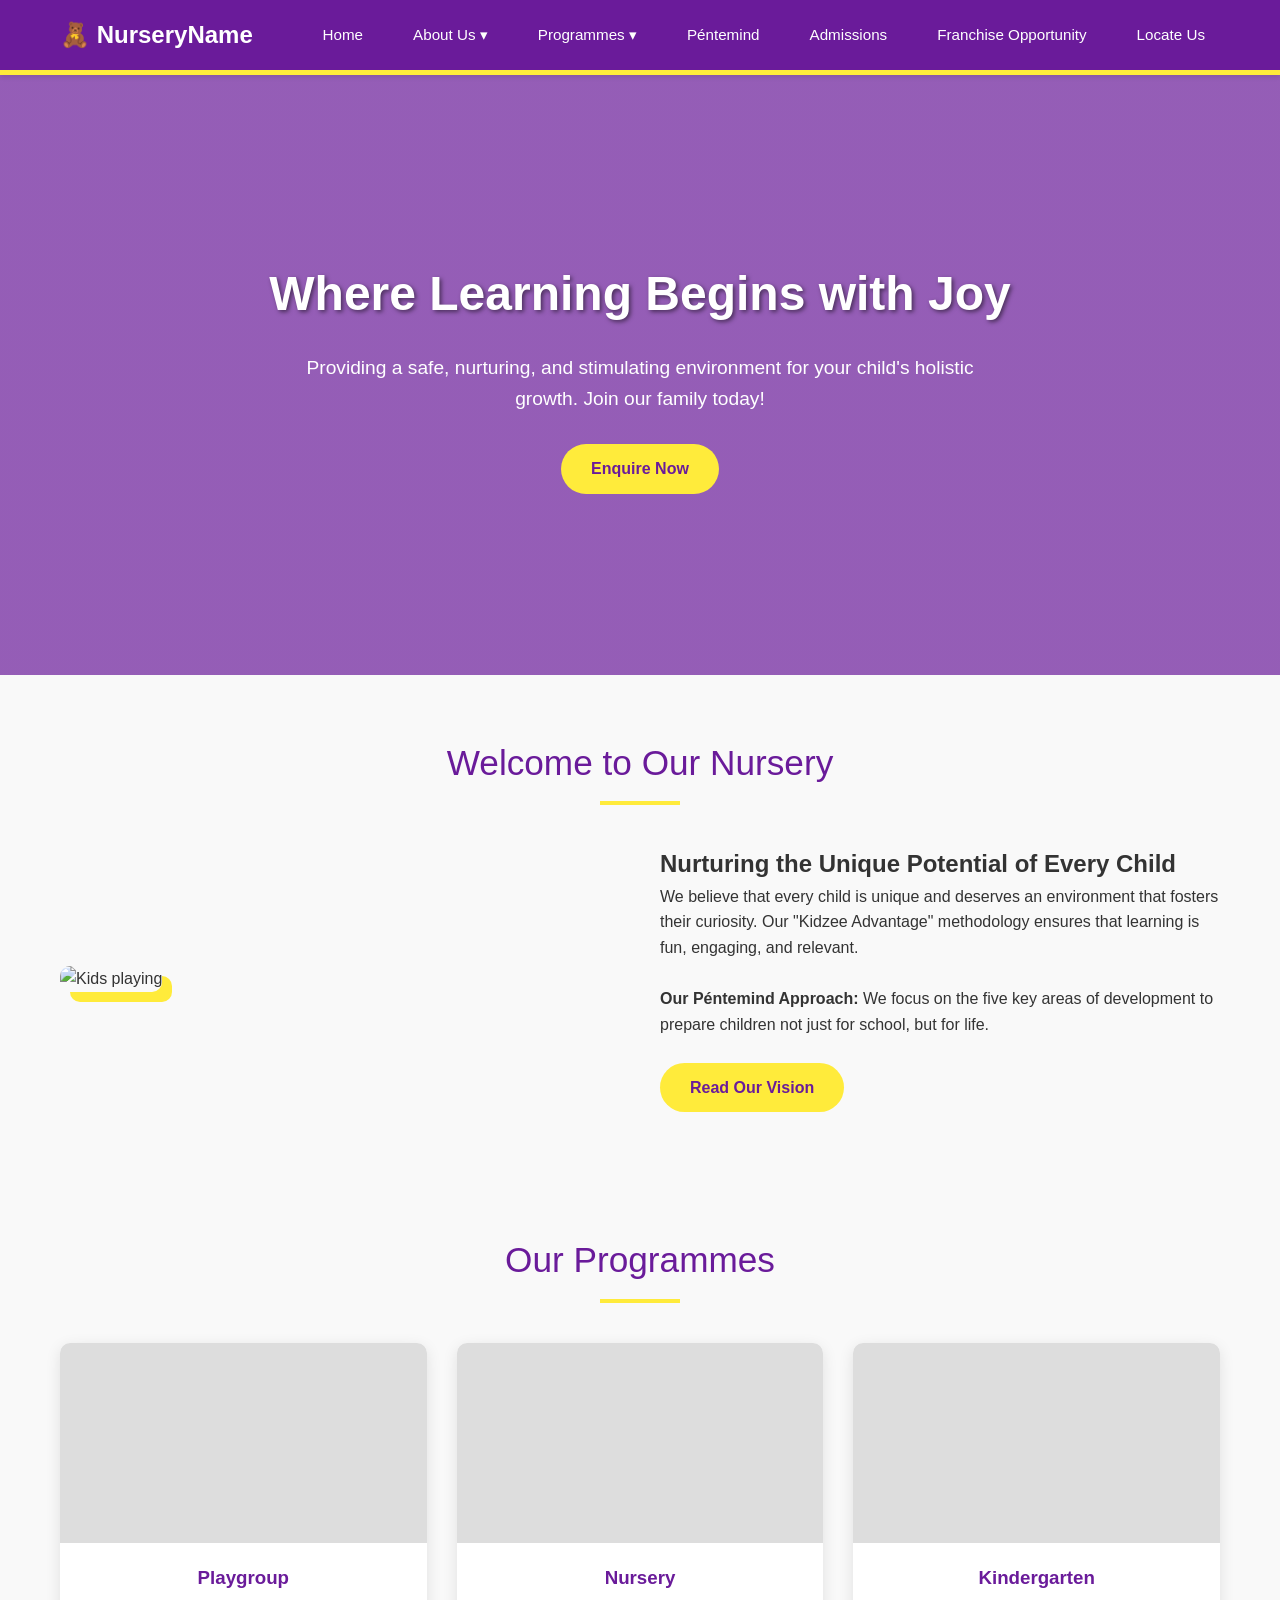
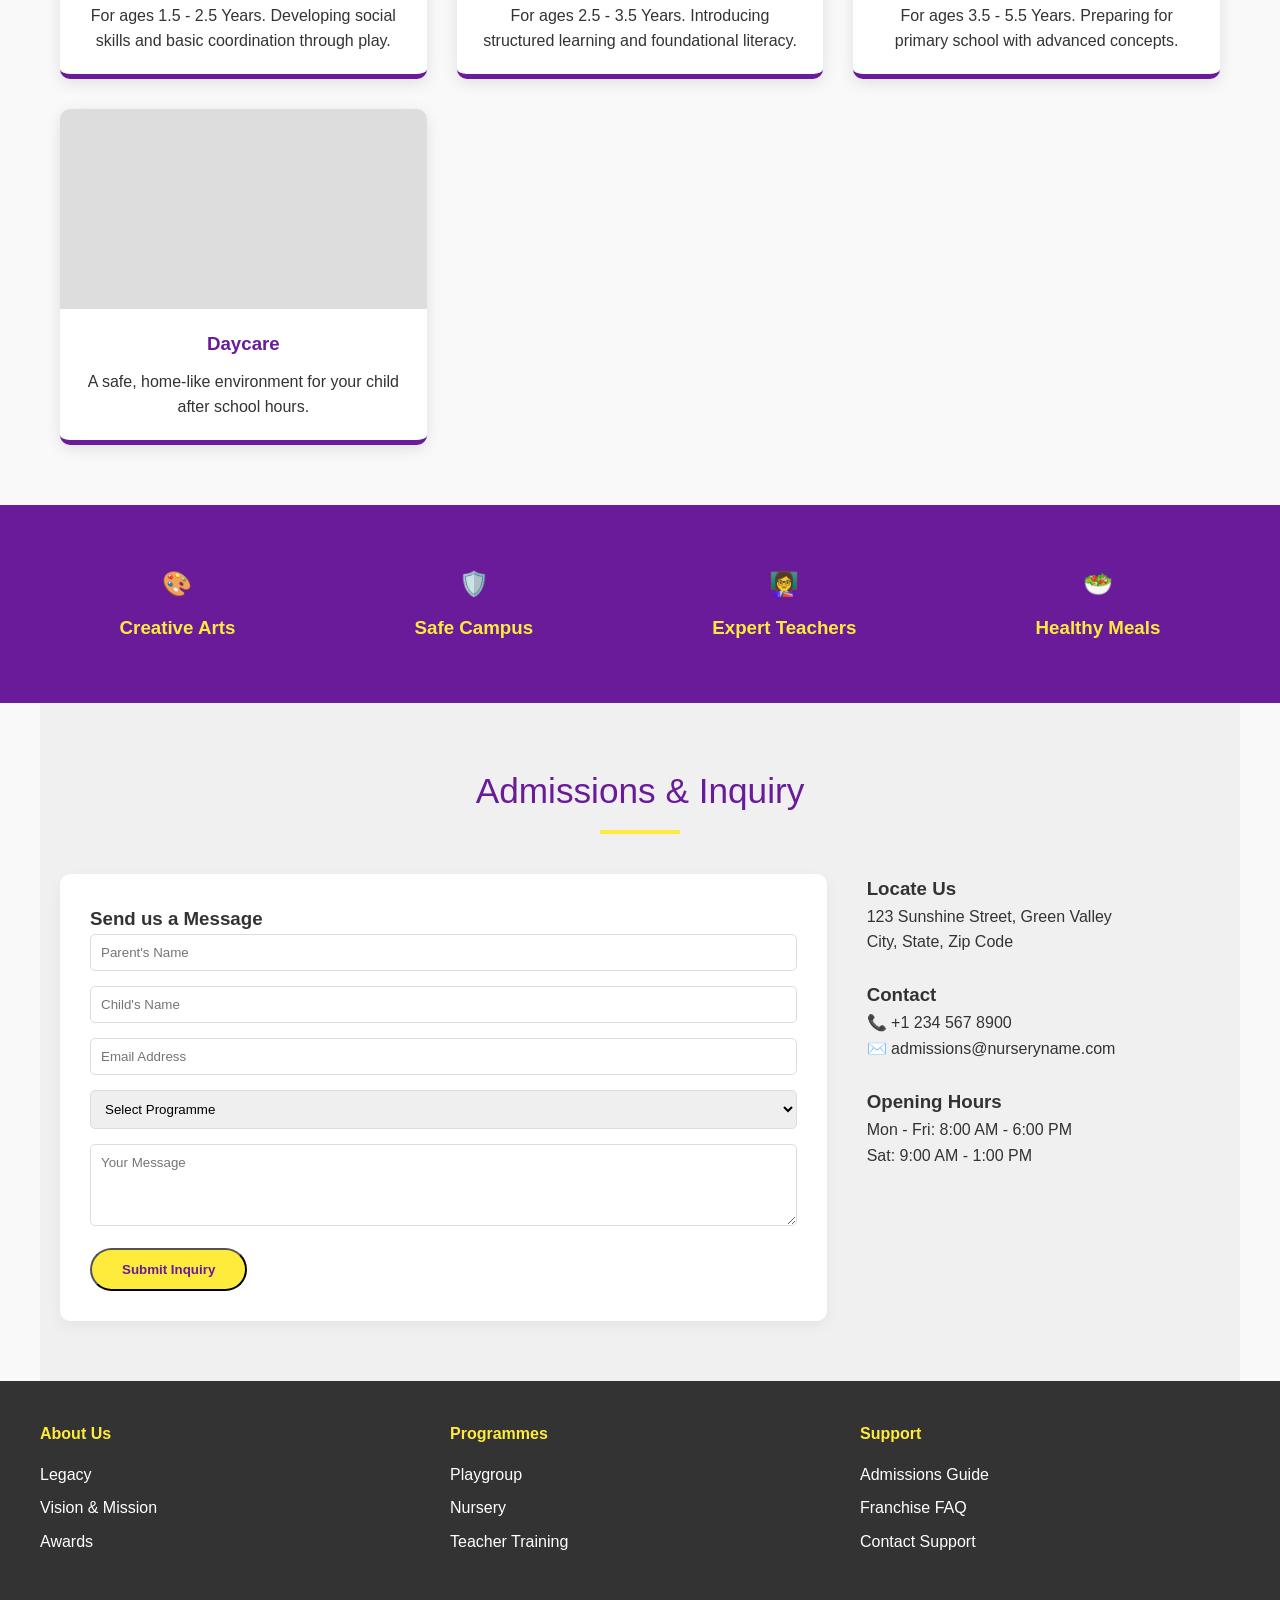
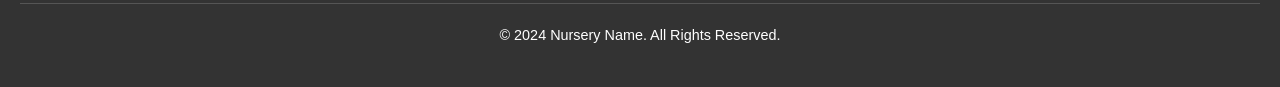
==== Nursery.html @ 41b0708f "Add files via upload" ====
<!DOCTYPE html>
<html lang="en">
<head>
    <meta charset="UTF-8">
    <meta name="viewport" content="width=device-width, initial-scale=1.0">
    <title>Little Learners Academy | Nurturing Future Leaders</title>
    <style>
        /* --- RESET & BASIC STYLES --- */
        * {
            margin: 0;
            padding: 0;
            box-sizing: border-box;
            font-family: 'Segoe UI', Tahoma, Geneva, Verdana, sans-serif;
        }

        :root {
            --primary-purple: #6a1b9a; /* Matches your image */
            --primary-yellow: #ffeb3b; /* Matches your image */
            --text-dark: #333;
            --text-light: #fff;
            --bg-light: #f9f9f9;
        }

        body {
            line-height: 1.6;
            color: var(--text-dark);
            background-color: var(--bg-light);
        }

        a {
            text-decoration: none;
            color: inherit;
        }

        ul {
            list-style: none;
        }

        /* --- HEADER & NAVIGATION --- */
        header {
            background-color: var(--primary-purple);
            box-shadow: 0 2px 5px rgba(0,0,0,0.1);
            position: sticky;
            top: 0;
            z-index: 1000;
            border-bottom: 5px solid var(--primary-yellow);
        }

        .navbar {
            display: flex;
            justify-content: space-between;
            align-items: center;
            max-width: 1200px;
            margin: 0 auto;
            padding: 0 20px;
            height: 70px;
        }

        .logo {
            color: var(--text-light);
            font-size: 1.5rem;
            font-weight: bold;
            display: flex;
            align-items: center;
        }

        .nav-links {
            display: flex;
            gap: 20px;
        }

        .nav-links li {
            position: relative;
        }

        .nav-links a {
            color: var(--text-light);
            font-weight: 500;
            padding: 10px 15px;
            transition: color 0.3s;
            font-size: 0.95rem;
        }

        .nav-links a:hover {
            color: var(--primary-yellow);
        }

        /* DROPDOWN MENU */
        .dropdown-menu {
            display: none;
            position: absolute;
            top: 100%;
            left: 0;
            background-color: #7e2fb0; /* Slightly lighter purple */
            min-width: 220px;
            box-shadow: 0 4px 8px rgba(0,0,0,0.2);
            border-top: 3px solid var(--primary-yellow);
        }

        .nav-links li:hover .dropdown-menu {
            display: block;
        }

        .dropdown-menu li {
            width: 100%;
        }

        .dropdown-menu a {
            display: block;
            padding: 12px 20px;
            border-bottom: 1px solid rgba(255,255,255,0.1);
        }

        .dropdown-menu a:hover {
            background-color: var(--primary-purple);
        }

        /* HAMBURGER MENU (Mobile) */
        .hamburger {
            display: none;
            cursor: pointer;
            flex-direction: column;
            gap: 5px;
        }

        .bar {
            width: 25px;
            height: 3px;
            background-color: var(--text-light);
        }

        /* --- HERO SECTION --- */
        .hero {
            background: linear-gradient(rgba(106, 27, 154, 0.7), rgba(106, 27, 154, 0.7)), url('https://images.unsplash.com/photo-1503454537195-1dcabb73ffb9?ixlib=rb-1.2.1&auto=format&fit=crop&w=1350&q=80');
            background-size: cover;
            background-position: center;
            height: 600px;
            display: flex;
            align-items: center;
            justify-content: center;
            text-align: center;
            color: var(--text-light);
            padding: 20px;
        }

        .hero h1 {
            font-size: 3rem;
            margin-bottom: 20px;
            text-shadow: 2px 2px 4px rgba(0,0,0,0.5);
        }

        .hero p {
            font-size: 1.2rem;
            margin-bottom: 30px;
            max-width: 700px;
            margin-left: auto;
            margin-right: auto;
        }

        .btn {
            display: inline-block;
            padding: 12px 30px;
            background-color: var(--primary-yellow);
            color: var(--primary-purple);
            font-weight: bold;
            border-radius: 50px;
            transition: transform 0.2s, background-color 0.2s;
        }

        .btn:hover {
            background-color: #fff;
            transform: scale(1.05);
        }

        /* --- SECTIONS GENERAL --- */
        .section {
            padding: 60px 20px;
            max-width: 1200px;
            margin: 0 auto;
        }

        .section-title {
            text-align: center;
            font-size: 2.2rem;
            color: var(--primary-purple);
            margin-bottom: 40px;
            position: relative;
        }

        .section-title::after {
            content: '';
            display: block;
            width: 80px;
            height: 4px;
            background-color: var(--primary-yellow);
            margin: 10px auto;
        }

        /* --- PROGRAMMES --- */
        .programs-grid {
            display: grid;
            grid-template-columns: repeat(auto-fit, minmax(280px, 1fr));
            gap: 30px;
        }

        .program-card {
            background: white;
            border-radius: 10px;
            overflow: hidden;
            box-shadow: 0 4px 15px rgba(0,0,0,0.1);
            transition: transform 0.3s;
            border-bottom: 5px solid var(--primary-purple);
        }

        .program-card:hover {
            transform: translateY(-5px);
        }

        .program-img {
            height: 200px;
            background-color: #ddd;
            background-size: cover;
            background-position: center;
        }

        .program-content {
            padding: 20px;
            text-align: center;
        }

        .program-content h3 {
            color: var(--primary-purple);
            margin-bottom: 10px;
        }

        /* --- ABOUT & PENTEMIND --- */
        .about-container {
            display: flex;
            flex-wrap: wrap;
            align-items: center;
            gap: 40px;
        }

        .about-text {
            flex: 1;
            min-width: 300px;
        }

        .about-image {
            flex: 1;
            min-width: 300px;
        }
        
        .about-image img {
            width: 100%;
            border-radius: 10px;
            box-shadow: 10px 10px 0px var(--primary-yellow);
        }

        /* --- STATS / ICONS --- */
        .features {
            background-color: var(--primary-purple);
            color: white;
            padding: 60px 20px;
        }
        
        .features-grid {
            display: flex;
            justify-content: space-around;
            flex-wrap: wrap;
            max-width: 1200px;
            margin: 0 auto;
            text-align: center;
            gap: 20px;
        }

        .feature-item h3 {
            margin-top: 10px;
            color: var(--primary-yellow);
        }

        /* --- CONTACT & FOOTER --- */
        .contact-section {
            background-color: #f0f0f0;
        }

        .contact-wrapper {
            display: flex;
            flex-wrap: wrap;
            gap: 40px;
        }

        .contact-form {
            flex: 2;
            background: white;
            padding: 30px;
            border-radius: 10px;
            box-shadow: 0 5px 15px rgba(0,0,0,0.05);
        }

        .contact-info {
            flex: 1;
        }

        .form-group {
            margin-bottom: 15px;
        }

        .form-group input, .form-group textarea, .form-group select {
            width: 100%;
            padding: 10px;
            border: 1px solid #ddd;
            border-radius: 5px;
        }

        footer {
            background-color: #333;
            color: white;
            padding: 40px 20px;
            text-align: center;
        }

        .footer-content {
            display: grid;
            grid-template-columns: repeat(auto-fit, minmax(200px, 1fr));
            max-width: 1200px;
            margin: 0 auto;
            gap: 30px;
            text-align: left;
        }

        .footer-col h4 {
            color: var(--primary-yellow);
            margin-bottom: 15px;
        }

        .footer-col ul li {
            margin-bottom: 8px;
        }

        .copyright {
            margin-top: 40px;
            padding-top: 20px;
            border-top: 1px solid #555;
            font-size: 0.9rem;
        }

        /* --- MOBILE MEDIA QUERIES --- */
        @media (max-width: 768px) {
            .nav-links {
                display: none;
                flex-direction: column;
                position: absolute;
                top: 70px;
                left: 0;
                width: 100%;
                background-color: var(--primary-purple);
                text-align: center;
                padding: 20px 0;
            }

            .nav-links.active {
                display: flex;
            }

            .dropdown-menu {
                position: static;
                background-color: #5a1484;
                box-shadow: none;
                border: none;
            }

            .hamburger {
                display: flex;
            }

            .hero h1 {
                font-size: 2rem;
            }
        }
    </style>
</head>
<body>

    <header>
        <nav class="navbar">
            <div class="logo">
                <span>🧸 NurseryName</span>
            </div>
            
            <ul class="nav-links">
                <li><a href="#">Home</a></li>
                
                <li>
                    <a href="#">About Us ▾</a>
                    <ul class="dropdown-menu">
                        <li><a href="#">Legacy</a></li>
                        <li><a href="#">Kidzee Advantage</a></li>
                        <li><a href="#">Vision & Mission</a></li>
                        <li><a href="#">Awards and Recognition</a></li>
                    </ul>
                </li>

                <li>
                    <a href="#programs">Programmes ▾</a>
                    <ul class="dropdown-menu">
                        <li><a href="#">Playgroup</a></li>
                        <li><a href="#">Nursery</a></li>
                        <li><a href="#">Kindergarten</a></li>
                        <li><a href="#">Teacher Training Programme</a></li>
                        <li><a href="#">Daycare</a></li>
                    </ul>
                </li>

                <li><a href="#">Péntemind</a></li>
                <li><a href="#">Admissions</a></li>
                <li><a href="#">Franchise Opportunity</a></li>
                <li><a href="#">Locate Us</a></li>
            </ul>

            <div class="hamburger" onclick="toggleMenu()">
                <div class="bar"></div>
                <div class="bar"></div>
                <div class="bar"></div>
            </div>
        </nav>
    </header>

    <section class="hero">
        <div class="hero-content">
            <h1>Where Learning Begins with Joy</h1>
            <p>Providing a safe, nurturing, and stimulating environment for your child's holistic growth. Join our family today!</p>
            <a href="#admissions" class="btn">Enquire Now</a>
        </div>
    </section>

    <section class="section">
        <div class="section-title">Welcome to Our Nursery</div>
        <div class="about-container">
            <div class="about-image">
                <img src="https://images.unsplash.com/photo-1587654780291-39c940483731?ixlib=rb-1.2.1&auto=format&fit=crop&w=800&q=80" alt="Kids playing">
            </div>
            <div class="about-text">
                <h2>Nurturing the Unique Potential of Every Child</h2>
                <p>We believe that every child is unique and deserves an environment that fosters their curiosity. Our "Kidzee Advantage" methodology ensures that learning is fun, engaging, and relevant.</p>
                <br>
                <p><strong>Our Péntemind Approach:</strong> We focus on the five key areas of development to prepare children not just for school, but for life.</p>
                <br>
                <a href="#" class="btn">Read Our Vision</a>
            </div>
        </div>
    </section>

    <section id="programs" class="section" style="background-color: #f9f9f9;">
        <div class="section-title">Our Programmes</div>
        <div class="programs-grid">
            <div class="program-card">
                <div class="program-img" style="background-image: url('https://images.unsplash.com/photo-1555963966-b7ae5404b6ed?ixlib=rb-1.2.1&auto=format&fit=crop&w=500&q=60');"></div>
                <div class="program-content">
                    <h3>Playgroup</h3>
                    <p>For ages 1.5 - 2.5 Years. Developing social skills and basic coordination through play.</p>
                </div>
            </div>
            <div class="program-card">
                <div class="program-img" style="background-image: url('https://images.unsplash.com/photo-1503454537195-1dcabb73ffb9?ixlib=rb-1.2.1&auto=format&fit=crop&w=500&q=60');"></div>
                <div class="program-content">
                    <h3>Nursery</h3>
                    <p>For ages 2.5 - 3.5 Years. Introducing structured learning and foundational literacy.</p>
                </div>
            </div>
            <div class="program-card">
                <div class="program-img" style="background-image: url('https://images.unsplash.com/photo-1516627145497-ae6968895b74?ixlib=rb-1.2.1&auto=format&fit=crop&w=500&q=60');"></div>
                <div class="program-content">
                    <h3>Kindergarten</h3>
                    <p>For ages 3.5 - 5.5 Years. Preparing for primary school with advanced concepts.</p>
                </div>
            </div>
            <div class="program-card">
                <div class="program-img" style="background-image: url('https://images.unsplash.com/photo-1577896337318-2838d1b16c04?ixlib=rb-1.2.1&auto=format&fit=crop&w=500&q=60');"></div>
                <div class="program-content">
                    <h3>Daycare</h3>
                    <p>A safe, home-like environment for your child after school hours.</p>
                </div>
            </div>
        </div>
    </section>

    <section class="features">
        <div class="features-grid">
            <div class="feature-item">
                <h2>🎨</h2>
                <h3>Creative Arts</h3>
            </div>
            <div class="feature-item">
                <h2>🛡️</h2>
                <h3>Safe Campus</h3>
            </div>
            <div class="feature-item">
                <h2>👩‍🏫</h2>
                <h3>Expert Teachers</h3>
            </div>
            <div class="feature-item">
                <h2>🥗</h2>
                <h3>Healthy Meals</h3>
            </div>
        </div>
    </section>

    <section id="admissions" class="section contact-section">
        <div class="section-title">Admissions & Inquiry</div>
        <div class="contact-wrapper">
            <div class="contact-form">
                <h3>Send us a Message</h3>
                <form>
                    <div class="form-group">
                        <input type="text" placeholder="Parent's Name" required>
                    </div>
                    <div class="form-group">
                        <input type="text" placeholder="Child's Name" required>
                    </div>
                    <div class="form-group">
                        <input type="email" placeholder="Email Address" required>
                    </div>
                    <div class="form-group">
                        <select>
                            <option>Select Programme</option>
                            <option>Playgroup</option>
                            <option>Nursery</option>
                            <option>Kindergarten</option>
                            <option>Daycare</option>
                        </select>
                    </div>
                    <div class="form-group">
                        <textarea rows="4" placeholder="Your Message"></textarea>
                    </div>
                    <button type="submit" class="btn">Submit Inquiry</button>
                </form>
            </div>
            <div class="contact-info">
                <h3>Locate Us</h3>
                <p>123 Sunshine Street, Green Valley</p>
                <p>City, State, Zip Code</p>
                <br>
                <h3>Contact</h3>
                <p>📞 +1 234 567 8900</p>
                <p>✉️ admissions@nurseryname.com</p>
                <br>
                <h3>Opening Hours</h3>
                <p>Mon - Fri: 8:00 AM - 6:00 PM</p>
                <p>Sat: 9:00 AM - 1:00 PM</p>
            </div>
        </div>
    </section>

    <footer>
        <div class="footer-content">
            <div class="footer-col">
                <h4>About Us</h4>
                <ul>
                    <li><a href="#">Legacy</a></li>
                    <li><a href="#">Vision & Mission</a></li>
                    <li><a href="#">Awards</a></li>
                </ul>
            </div>
            <div class="footer-col">
                <h4>Programmes</h4>
                <ul>
                    <li><a href="#">Playgroup</a></li>
                    <li><a href="#">Nursery</a></li>
                    <li><a href="#">Teacher Training</a></li>
                </ul>
            </div>
            <div class="footer-col">
                <h4>Support</h4>
                <ul>
                    <li><a href="#">Admissions Guide</a></li>
                    <li><a href="#">Franchise FAQ</a></li>
                    <li><a href="#">Contact Support</a></li>
                </ul>
            </div>
        </div>
        <div class="copyright">
            &copy; 2024 Nursery Name. All Rights Reserved.
        </div>
    </footer>

    <script>
        function toggleMenu() {
            const navLinks = document.querySelector('.nav-links');
            navLinks.classList.toggle('active');
        }
    </script>
</body>
</html>
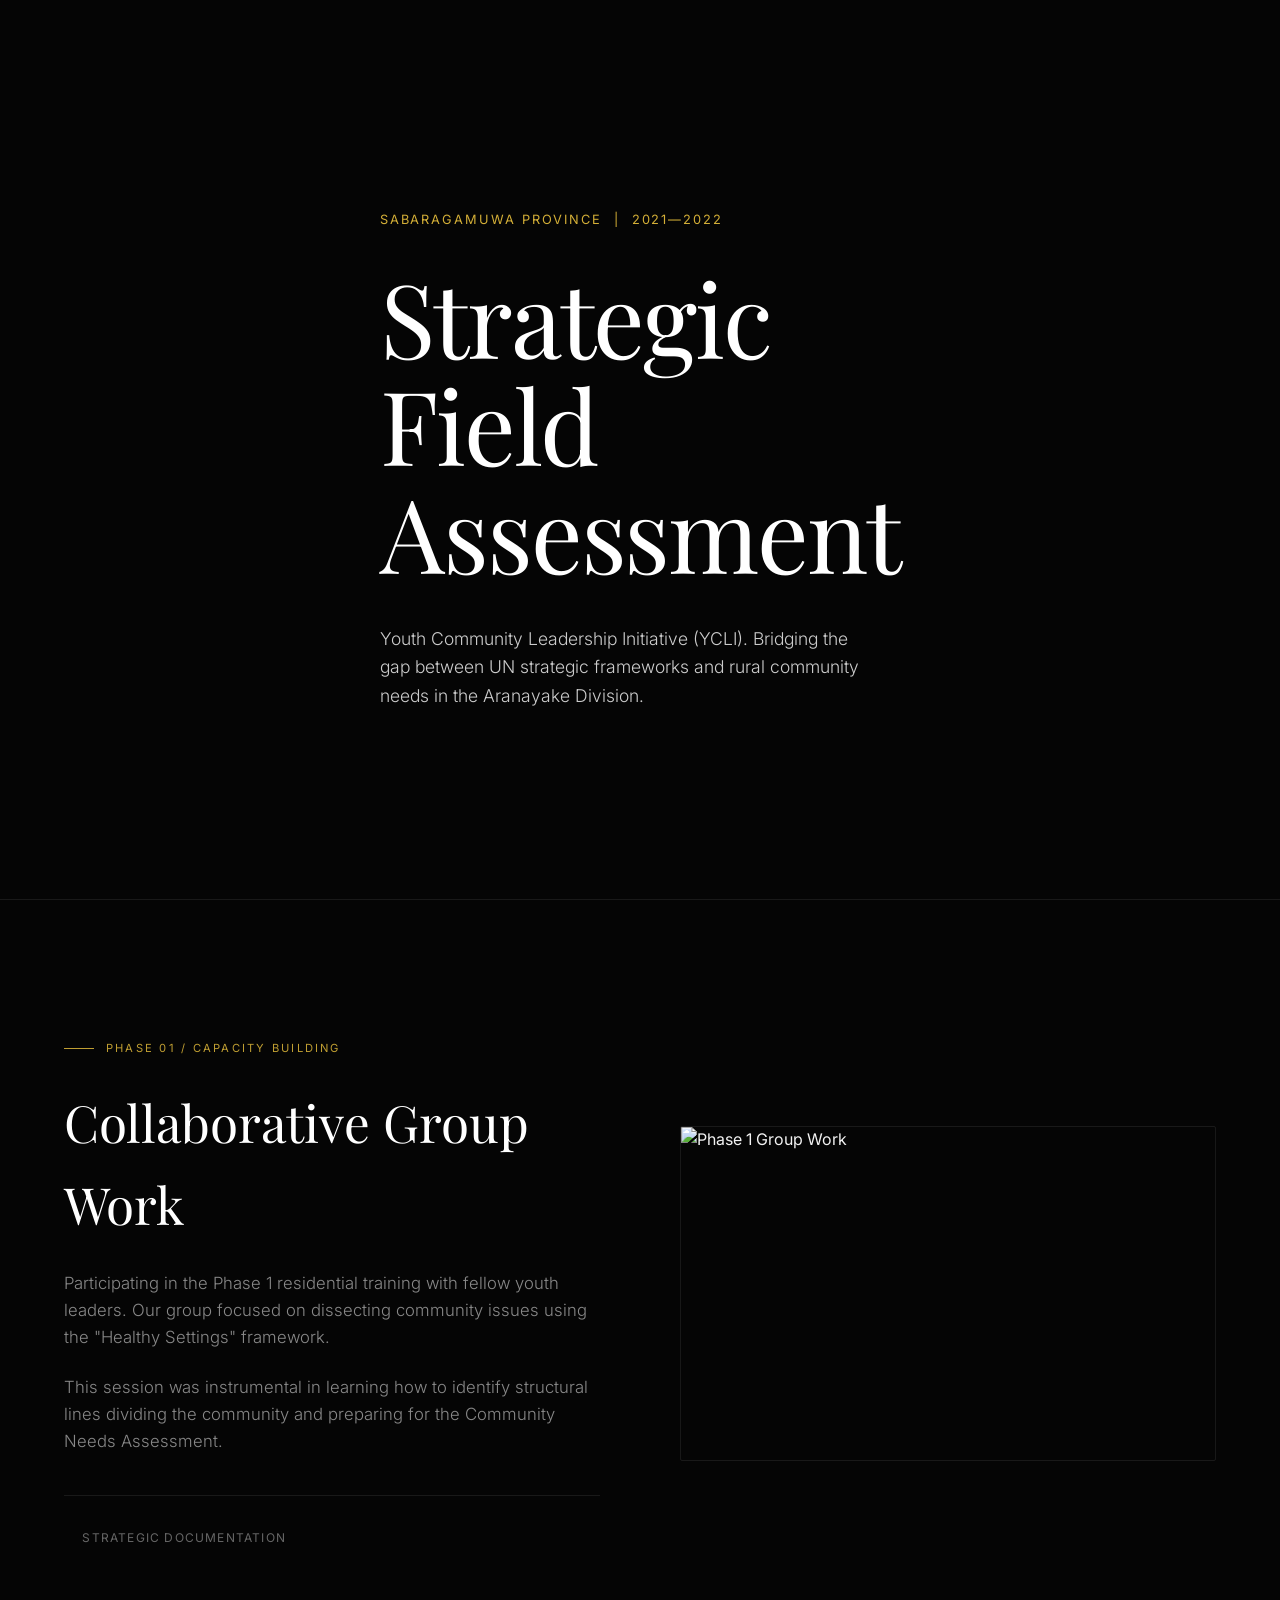
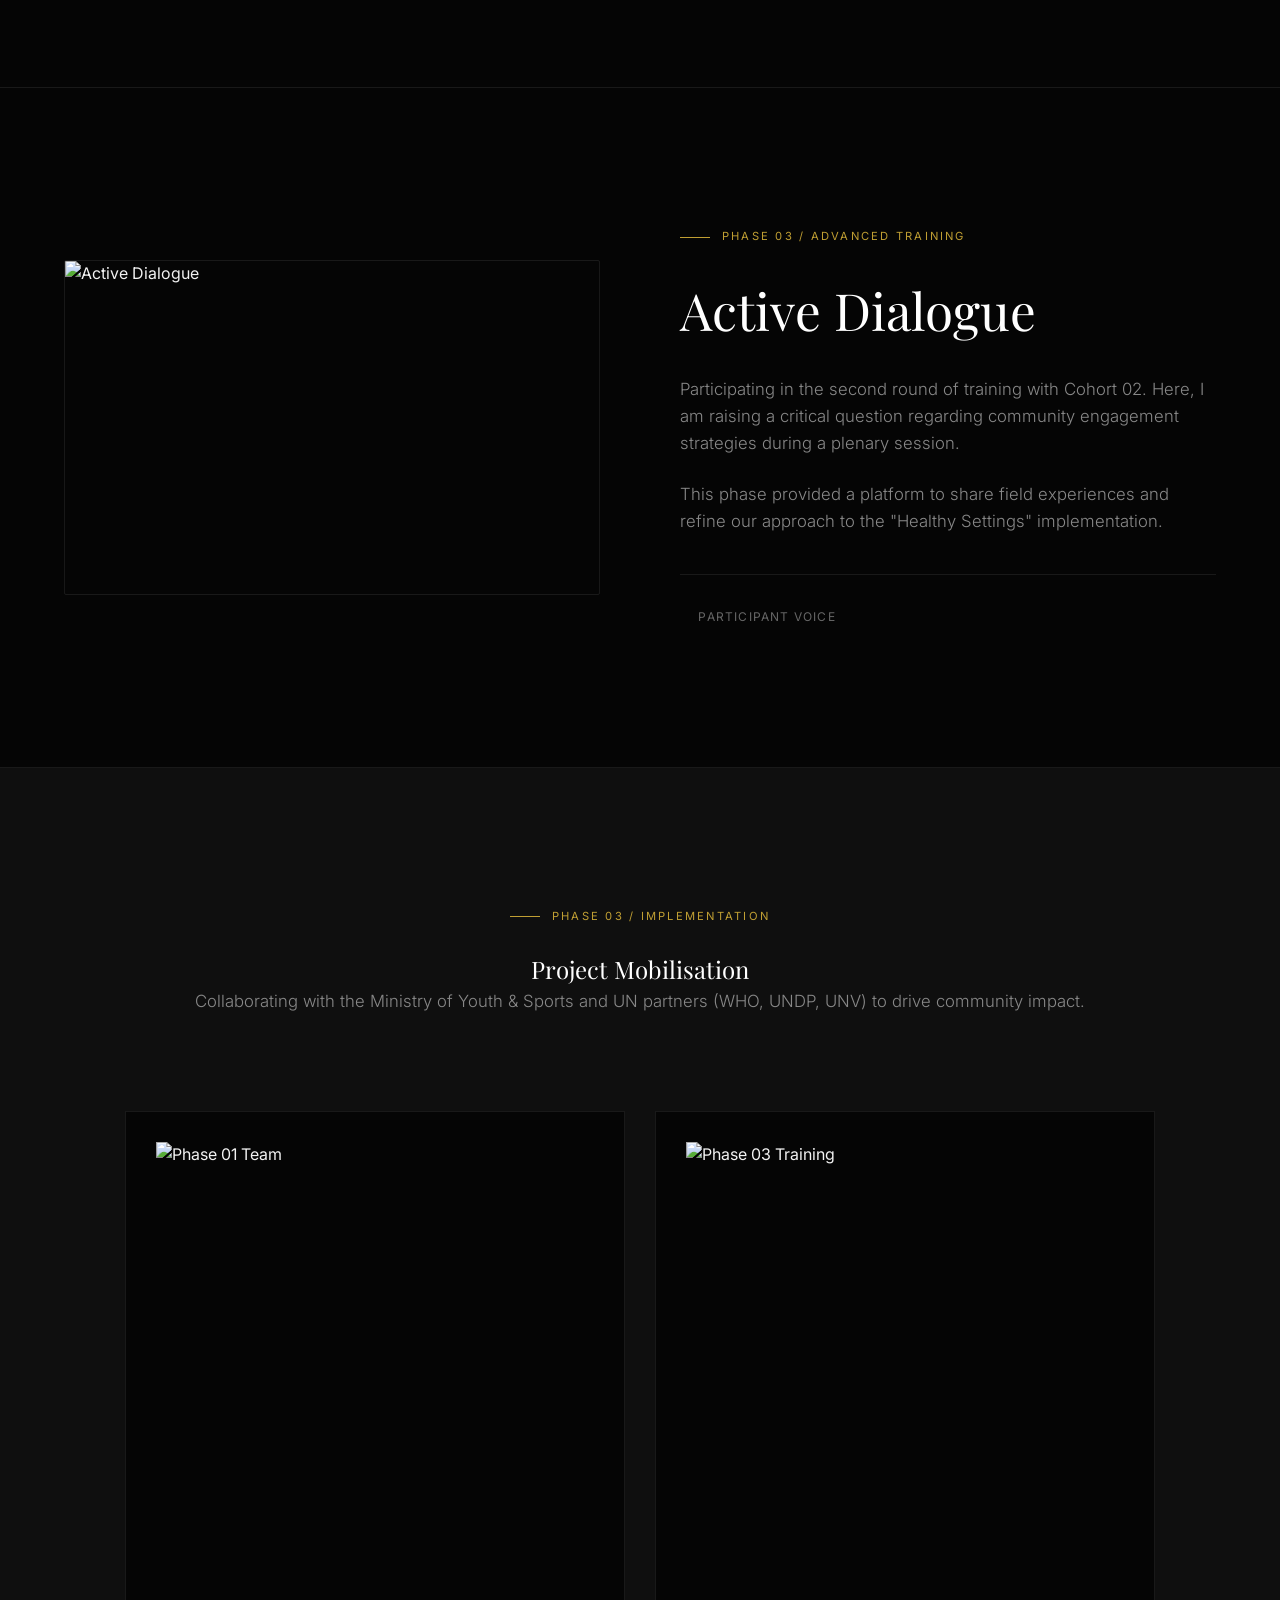
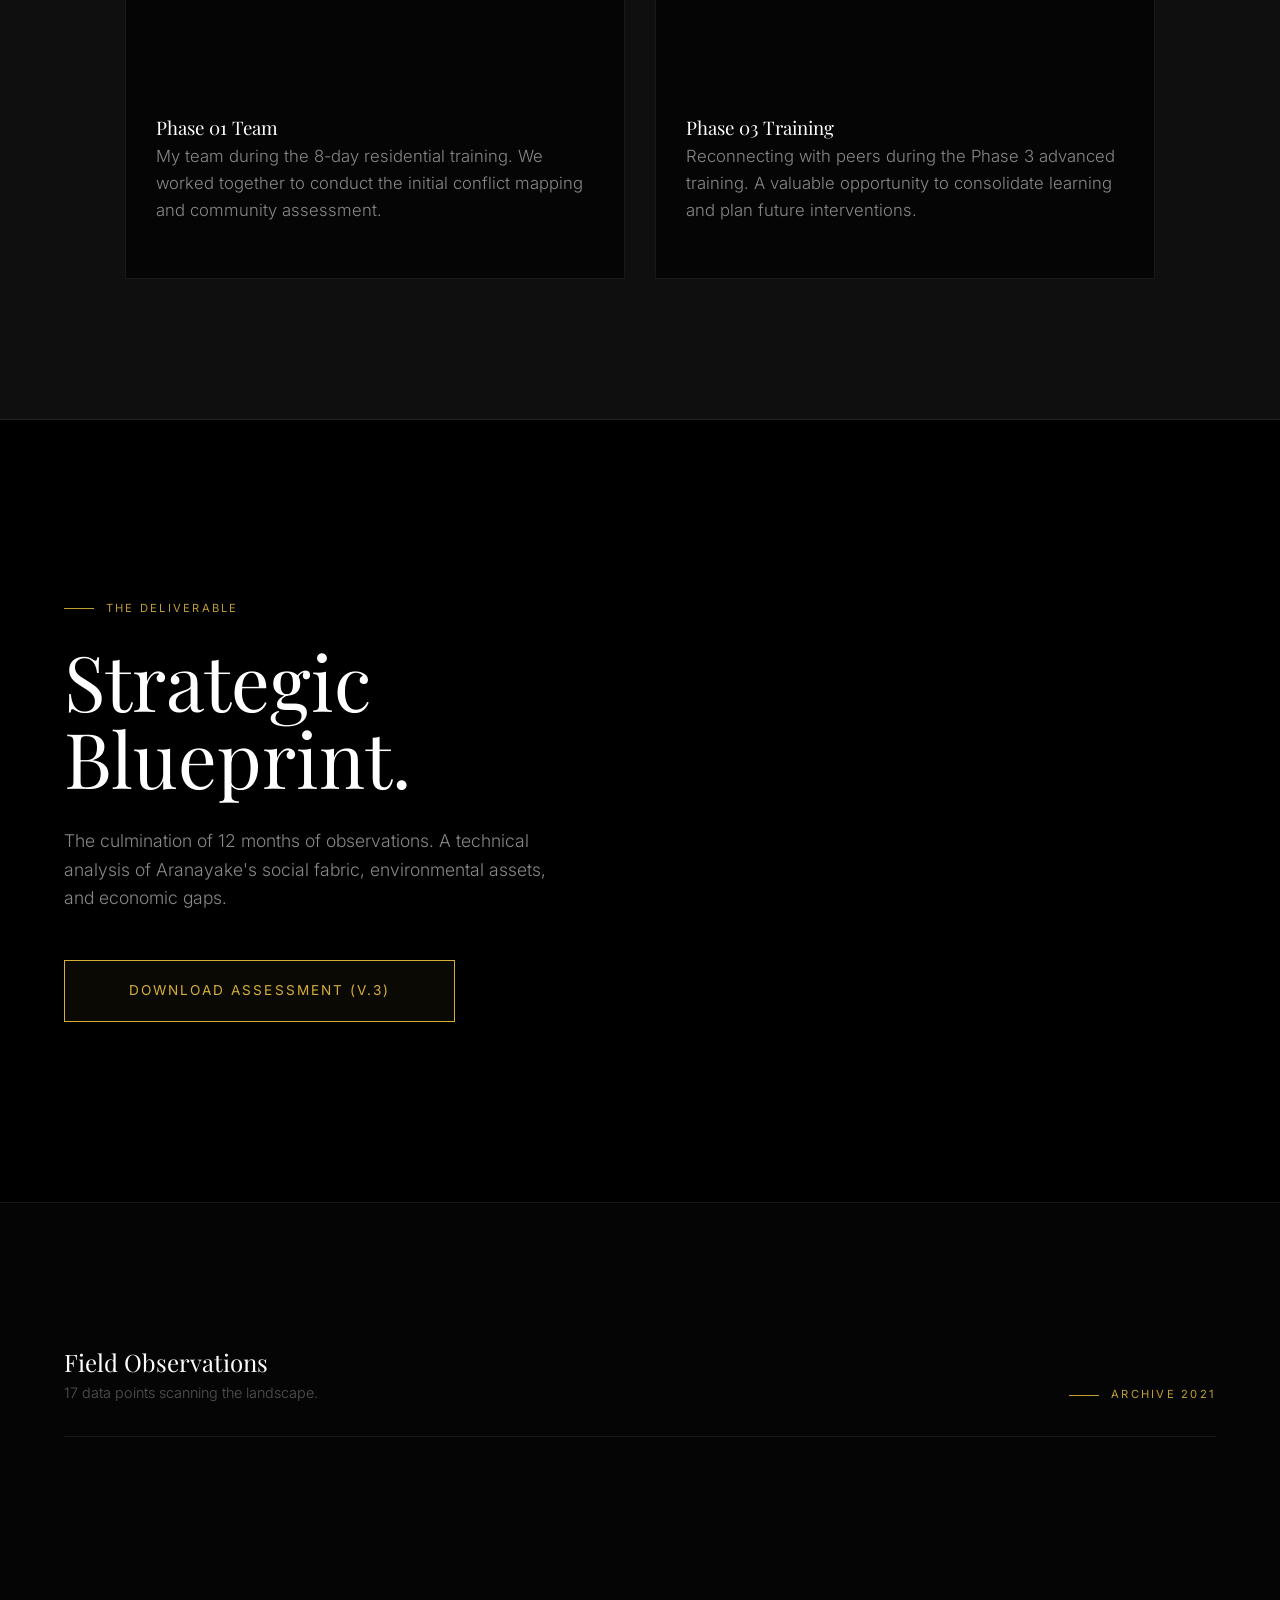
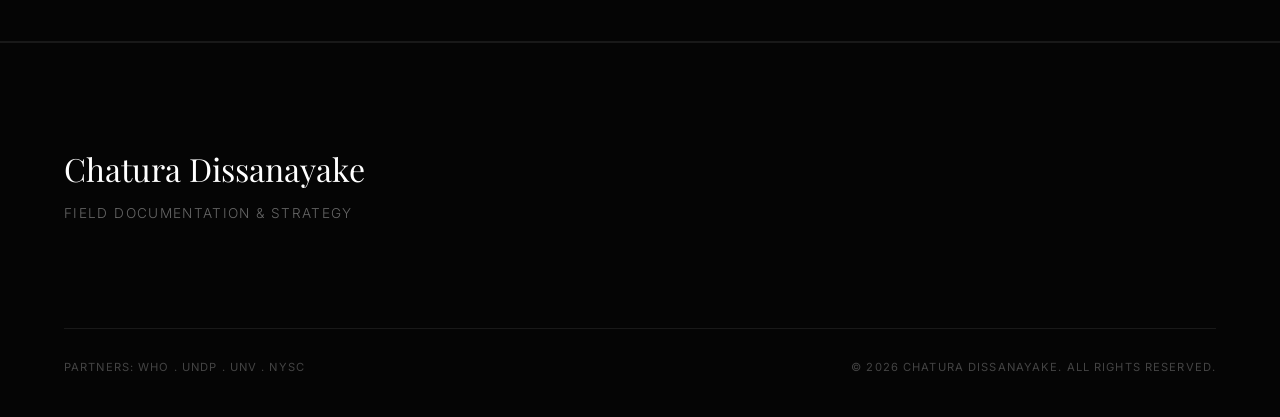
==== commit 51da5221: "Update Nursery.html" ====
--- a/Nursery.html
+++ b/Nursery.html
@@ -1,594 +1,546 @@
 <!DOCTYPE html>
-<html lang="en">
+<html lang="en-GB">
 <head>
     <meta charset="UTF-8">
     <meta name="viewport" content="width=device-width, initial-scale=1.0">
-    <title>Little Learners Academy | Nurturing Future Leaders</title>
+    <meta name="description" content="Strategic Field Assessment by Chatura Dissanayake.">
+    <title>YCLI: Strategic Field Assessment | Chatura Dissanayake</title>
+    
+    <link href="https://fonts.googleapis.com/css2?family=Playfair+Display:ital,wght@0,400;0,500;0,600;1,400&family=Inter:wght@300;400;500;600&display=swap" rel="stylesheet">
+    
+    <script src="https://unpkg.com/lucide@latest"></script>
+    <script src="https://cdnjs.cloudflare.com/ajax/libs/gsap/3.12.2/gsap.min.js"></script>
+    <script src="https://cdnjs.cloudflare.com/ajax/libs/gsap/3.12.2/ScrollTrigger.min.js"></script>
+
     <style>
-        /* --- RESET & BASIC STYLES --- */
-        * {
-            margin: 0;
-            padding: 0;
-            box-sizing: border-box;
-            font-family: 'Segoe UI', Tahoma, Geneva, Verdana, sans-serif;
-        }
-
+        /* --- 1. RESET & VARIABLES --- */
         :root {
-            --primary-purple: #6a1b9a; /* Matches your image */
-            --primary-yellow: #ffeb3b; /* Matches your image */
-            --text-dark: #333;
-            --text-light: #fff;
-            --bg-light: #f9f9f9;
-        }
-
-        body {
-            line-height: 1.6;
-            color: var(--text-dark);
-            background-color: var(--bg-light);
-        }
-
-        a {
-            text-decoration: none;
-            color: inherit;
-        }
-
-        ul {
-            list-style: none;
-        }
-
-        /* --- HEADER & NAVIGATION --- */
-        header {
-            background-color: var(--primary-purple);
-            box-shadow: 0 2px 5px rgba(0,0,0,0.1);
-            position: sticky;
-            top: 0;
-            z-index: 1000;
-            border-bottom: 5px solid var(--primary-yellow);
-        }
-
-        .navbar {
-            display: flex;
-            justify-content: space-between;
-            align-items: center;
-            max-width: 1200px;
-            margin: 0 auto;
-            padding: 0 20px;
-            height: 70px;
-        }
-
-        .logo {
-            color: var(--text-light);
-            font-size: 1.5rem;
-            font-weight: bold;
-            display: flex;
-            align-items: center;
-        }
-
-        .nav-links {
-            display: flex;
-            gap: 20px;
-        }
-
-        .nav-links li {
-            position: relative;
-        }
-
-        .nav-links a {
-            color: var(--text-light);
-            font-weight: 500;
-            padding: 10px 15px;
-            transition: color 0.3s;
-            font-size: 0.95rem;
-        }
-
-        .nav-links a:hover {
-            color: var(--primary-yellow);
-        }
-
-        /* DROPDOWN MENU */
-        .dropdown-menu {
-            display: none;
-            position: absolute;
-            top: 100%;
-            left: 0;
-            background-color: #7e2fb0; /* Slightly lighter purple */
-            min-width: 220px;
-            box-shadow: 0 4px 8px rgba(0,0,0,0.2);
-            border-top: 3px solid var(--primary-yellow);
-        }
-
-        .nav-links li:hover .dropdown-menu {
-            display: block;
-        }
-
-        .dropdown-menu li {
-            width: 100%;
-        }
-
-        .dropdown-menu a {
-            display: block;
-            padding: 12px 20px;
-            border-bottom: 1px solid rgba(255,255,255,0.1);
-        }
-
-        .dropdown-menu a:hover {
-            background-color: var(--primary-purple);
-        }
-
-        /* HAMBURGER MENU (Mobile) */
-        .hamburger {
-            display: none;
-            cursor: pointer;
-            flex-direction: column;
-            gap: 5px;
-        }
-
-        .bar {
-            width: 25px;
-            height: 3px;
-            background-color: var(--text-light);
-        }
-
-        /* --- HERO SECTION --- */
+            --bg: #050505;
+            --surface: #0f0f0f;
+            --text-main: #F2F2F2;
+            --text-muted: #888888;
+            --accent: #D4AF37; /* Strategic Gold */
+            --accent-dim: rgba(212, 175, 55, 0.1);
+            --border: rgba(255,255,255,0.08);
+            
+            --font-head: 'Playfair Display', serif;
+            --font-body: 'Inter', sans-serif;
+            
+            --nav-height: 80px;
+        }
+
+        * { margin: 0; padding: 0; box-sizing: border-box; }
+        html { scroll-behavior: smooth; }
+        
+        body { 
+            background: var(--bg); color: var(--text-main); 
+            font-family: var(--font-body); line-height: 1.6;
+            overflow-x: hidden; -webkit-font-smoothing: antialiased;
+        }
+
+        /* Typography */
+        h1, h2, h3, h4 { font-family: var(--font-head); font-weight: 400; color: #fff; margin: 0; }
+        p { color: var(--text-muted); margin-bottom: 1.5rem; font-weight: 300; font-size: 1.05rem; }
+        a { text-decoration: none; color: inherit; transition: 0.3s ease; }
+        
+        /* The Label (Phase Markers) */
+        .label {
+            font-family: var(--font-body); font-size: 0.7rem; 
+            text-transform: uppercase; letter-spacing: 0.2em; 
+            color: var(--accent); margin-bottom: 1.5rem; display: flex; align-items: center; gap: 12px;
+            opacity: 0.9; position: relative; z-index: 2;
+        }
+        .label::before { content: ''; width: 30px; height: 1px; background: var(--accent); }
+
+        /* --- 2. LAYOUT UTILITIES --- */
+        .container { 
+            max-width: 1280px; margin: 0 auto; padding: 0 5vw; 
+        }
+
+        /* Sticky Nav */
+        .sticky-nav {
+            position: fixed; top: 0; width: 100%; height: var(--nav-height);
+            display: flex; align-items: center; justify-content: space-between;
+            padding: 0 5vw; z-index: 1000;
+            background: rgba(5, 5, 5, 0.95);
+            backdrop-filter: blur(10px);
+            border-bottom: 1px solid rgba(255,255,255,0.05);
+            transform: translateY(-100%);
+            transition: transform 0.4s ease;
+        }
+        .nav-brand { font-family: var(--font-head); font-size: 1.2rem; letter-spacing: 0.05em; color: #fff; }
+        .nav-cta { 
+            font-size: 0.75rem; text-transform: uppercase; letter-spacing: 0.1em; 
+            color: var(--accent); border: 1px solid var(--accent); padding: 10px 24px;
+        }
+        .nav-cta:hover { background: var(--accent); color: #000; }
+
+        /* Scroll Progress */
+        .progress-container {
+            position: fixed; top: 0; left: 0; width: 100%; height: 2px; z-index: 1001;
+            background: transparent;
+        }
+        .progress-bar {
+            height: 100%; background: var(--accent); width: 0%;
+        }
+
+        /* --- 3. HERO (Updated) --- */
         .hero {
-            background: linear-gradient(rgba(106, 27, 154, 0.7), rgba(106, 27, 154, 0.7)), url('https://images.unsplash.com/photo-1503454537195-1dcabb73ffb9?ixlib=rb-1.2.1&auto=format&fit=crop&w=1350&q=80');
-            background-size: cover;
-            background-position: center;
-            height: 600px;
-            display: flex;
-            align-items: center;
-            justify-content: center;
-            text-align: center;
-            color: var(--text-light);
-            padding: 20px;
-        }
-
-        .hero h1 {
-            font-size: 3rem;
-            margin-bottom: 20px;
-            text-shadow: 2px 2px 4px rgba(0,0,0,0.5);
-        }
-
-        .hero p {
-            font-size: 1.2rem;
-            margin-bottom: 30px;
-            max-width: 700px;
-            margin-left: auto;
-            margin-right: auto;
-        }
-
-        .btn {
-            display: inline-block;
-            padding: 12px 30px;
-            background-color: var(--primary-yellow);
-            color: var(--primary-purple);
-            font-weight: bold;
-            border-radius: 50px;
-            transition: transform 0.2s, background-color 0.2s;
-        }
-
-        .btn:hover {
-            background-color: #fff;
-            transform: scale(1.05);
-        }
-
-        /* --- SECTIONS GENERAL --- */
-        .section {
-            padding: 60px 20px;
-            max-width: 1200px;
-            margin: 0 auto;
-        }
-
-        .section-title {
-            text-align: center;
-            font-size: 2.2rem;
-            color: var(--primary-purple);
-            margin-bottom: 40px;
-            position: relative;
-        }
-
-        .section-title::after {
-            content: '';
-            display: block;
-            width: 80px;
-            height: 4px;
-            background-color: var(--primary-yellow);
-            margin: 10px auto;
-        }
-
-        /* --- PROGRAMMES --- */
-        .programs-grid {
-            display: grid;
-            grid-template-columns: repeat(auto-fit, minmax(280px, 1fr));
-            gap: 30px;
-        }
-
-        .program-card {
-            background: white;
-            border-radius: 10px;
+            min-height: 100vh; position: relative;
+            display: flex; align-items: center;
+            border-bottom: 1px solid var(--border);
             overflow: hidden;
-            box-shadow: 0 4px 15px rgba(0,0,0,0.1);
-            transition: transform 0.3s;
-            border-bottom: 5px solid var(--primary-purple);
-        }
-
-        .program-card:hover {
-            transform: translateY(-5px);
-        }
-
-        .program-img {
-            height: 200px;
-            background-color: #ddd;
-            background-size: cover;
-            background-position: center;
-        }
-
-        .program-content {
-            padding: 20px;
-            text-align: center;
-        }
-
-        .program-content h3 {
-            color: var(--primary-purple);
-            margin-bottom: 10px;
-        }
-
-        /* --- ABOUT & PENTEMIND --- */
-        .about-container {
-            display: flex;
-            flex-wrap: wrap;
-            align-items: center;
-            gap: 40px;
-        }
-
-        .about-text {
-            flex: 1;
-            min-width: 300px;
-        }
-
-        .about-image {
-            flex: 1;
-            min-width: 300px;
-        }
-        
-        .about-image img {
-            width: 100%;
-            border-radius: 10px;
-            box-shadow: 10px 10px 0px var(--primary-yellow);
-        }
-
-        /* --- STATS / ICONS --- */
-        .features {
-            background-color: var(--primary-purple);
-            color: white;
-            padding: 60px 20px;
-        }
-        
-        .features-grid {
-            display: flex;
-            justify-content: space-around;
-            flex-wrap: wrap;
-            max-width: 1200px;
-            margin: 0 auto;
-            text-align: center;
-            gap: 20px;
-        }
-
-        .feature-item h3 {
-            margin-top: 10px;
-            color: var(--primary-yellow);
-        }
-
-        /* --- CONTACT & FOOTER --- */
-        .contact-section {
-            background-color: #f0f0f0;
-        }
-
-        .contact-wrapper {
-            display: flex;
-            flex-wrap: wrap;
-            gap: 40px;
-        }
-
-        .contact-form {
-            flex: 2;
-            background: white;
-            padding: 30px;
-            border-radius: 10px;
-            box-shadow: 0 5px 15px rgba(0,0,0,0.05);
-        }
-
-        .contact-info {
-            flex: 1;
-        }
-
-        .form-group {
-            margin-bottom: 15px;
-        }
-
-        .form-group input, .form-group textarea, .form-group select {
-            width: 100%;
-            padding: 10px;
-            border: 1px solid #ddd;
-            border-radius: 5px;
-        }
-
-        footer {
-            background-color: #333;
-            color: white;
-            padding: 40px 20px;
-            text-align: center;
-        }
-
-        .footer-content {
-            display: grid;
-            grid-template-columns: repeat(auto-fit, minmax(200px, 1fr));
-            max-width: 1200px;
-            margin: 0 auto;
-            gap: 30px;
-            text-align: left;
-        }
-
-        .footer-col h4 {
-            color: var(--primary-yellow);
-            margin-bottom: 15px;
-        }
-
-        .footer-col ul li {
-            margin-bottom: 8px;
-        }
-
-        .copyright {
-            margin-top: 40px;
-            padding-top: 20px;
-            border-top: 1px solid #555;
-            font-size: 0.9rem;
-        }
-
-        /* --- MOBILE MEDIA QUERIES --- */
-        @media (max-width: 768px) {
-            .nav-links {
-                display: none;
-                flex-direction: column;
-                position: absolute;
-                top: 70px;
-                left: 0;
-                width: 100%;
-                background-color: var(--primary-purple);
-                text-align: center;
-                padding: 20px 0;
-            }
-
-            .nav-links.active {
-                display: flex;
-            }
-
-            .dropdown-menu {
-                position: static;
-                background-color: #5a1484;
-                box-shadow: none;
-                border: none;
-            }
-
-            .hamburger {
-                display: flex;
-            }
-
-            .hero h1 {
-                font-size: 2rem;
-            }
+        }
+        .hero-bg {
+            position: absolute; top: 0; left: 0; width: 100%; height: 100%;
+            background-image: url('YCLI/Assets/hero-sdg-impact.jpg');
+            background-size: cover; background-position: center;
+            opacity: 0.15;
+            z-index: 0; filter: grayscale(100%);
+            transform: scale(1.1);
+        }
+        
+        .hero-content { 
+            position: relative; z-index: 2; width: 100%; padding-top: 5vh;
+        }
+        
+        .hero-meta {
+            font-family: var(--font-body); font-size: 0.8rem; letter-spacing: 0.15em;
+            color: var(--accent); text-transform: uppercase; margin-bottom: 2rem;
+            display: block; position: relative;
+        }
+        
+        /* FIX: Force years to stay together */
+        .year-span { white-space: nowrap; }
+        
+        .hero h1 { 
+            font-size: clamp(3.5rem, 8vw, 7.5rem); 
+            line-height: 1.05; margin-bottom: 2.5rem; 
+            letter-spacing: -0.02em;
+        }
+        
+        .hero p { 
+            max-width: 500px; font-size: 1.1rem; line-height: 1.6; color: #ccc; margin-top: 1rem;
+        }
+        
+        /* Gold Scroll Indicator */
+        .scroll-indicator {
+            position: absolute; bottom: 40px; right: 5vw;
+            z-index: 2; animation: bounce 2s infinite;
+            color: var(--accent);
+        }
+        @keyframes bounce { 0%, 20%, 50%, 80%, 100% {transform: translateY(0);} 40% {transform: translateY(-10px);} 60% {transform: translateY(-5px);} }
+
+        /* --- 4. SECTIONS --- */
+        .section-block {
+            padding: 140px 0; border-bottom: 1px solid var(--border);
+            position: relative; background: var(--bg); z-index: 1;
+        }
+        .narrative-grid {
+            display: grid; grid-template-columns: 1fr 1fr; gap: 80px; align-items: center;
+        }
+        
+        .img-wrapper {
+            position: relative; width: 100%; aspect-ratio: 16/10; overflow: hidden;
+            border: 1px solid var(--border); cursor: zoom-in; border-radius: 2px;
+        }
+        .img-wrapper img {
+            width: 100%; height: 100%; object-fit: cover;
+            transition: transform 0.6s cubic-bezier(0.2, 1, 0.3, 1), filter 0.3s;
+        }
+        .img-wrapper:hover img { transform: scale(1.03); filter: brightness(1.1); }
+        
+        .text-col h2 { font-size: clamp(2.5rem, 4vw, 3.5rem); margin-bottom: 1.5rem; }
+        
+        .meta-tag {
+            display: inline-flex; align-items: center; gap: 10px;
+            font-size: 0.75rem; color: #666; text-transform: uppercase; letter-spacing: 0.1em;
+            padding-top: 2rem; margin-top: 1rem; border-top: 1px solid var(--border); width: 100%;
+        }
+
+        /* --- 5. TEAM --- */
+        .team-section { background: var(--surface); }
+        .team-header { text-align: center; margin-bottom: 6rem; }
+        .team-flex { display: flex; gap: 30px; justify-content: center; flex-wrap: wrap; align-items: stretch; }
+        .team-card {
+            flex: 1; min-width: 300px; max-width: 500px;
+            background: var(--bg); border: 1px solid var(--border); padding: 30px;
+            transition: transform 0.3s; cursor: pointer; display: flex; flex-direction: column; height: auto;
+        }
+        .team-card:hover { transform: translateY(-8px); border-color: var(--accent); }
+        .team-card img { width: 100%; aspect-ratio: 4/5; object-fit: cover; margin-bottom: 1.5rem; transition: 0.5s; }
+        .team-info { margin-top: auto; }
+
+        /* --- 6. PDF DOWNLOAD --- */
+        .pdf-section { 
+            padding: 180px 0; background: #000; border-bottom: 1px solid var(--border); 
+            text-align: left; 
+            position: relative; z-index: 10;
+        }
+        
+        .pdf-grid {
+            display: grid; grid-template-columns: 1fr 1fr; gap: 80px; align-items: start;
+        }
+        
+        .pdf-content h2 { 
+            font-size: clamp(3rem, 6vw, 6.5rem); margin-bottom: 2rem; line-height: 1; white-space: nowrap;
+        }
+        
+        .pdf-content p { max-width: 500px; margin: 0 0 3rem 0; color: #888; font-size: 1.1rem; }
+        
+        .btn-download {
+            padding: 1.2rem 4rem; border: 1px solid var(--accent); color: var(--accent); 
+            background: rgba(212, 175, 55, 0.05); 
+            text-transform: uppercase; letter-spacing: 0.15em; font-size: 0.85rem;
+            display: inline-block; transition: all 0.3s ease; cursor: pointer; position: relative; z-index: 20;
+        }
+        .btn-download:hover { background: var(--accent); color: #000; box-shadow: 0 0 30px rgba(212, 175, 55, 0.3); }
+
+        /* --- 7. ARCHIVE GRID --- */
+        .masonry-header { margin-bottom: 4rem; display: flex; justify-content: space-between; align-items: end; border-bottom: 1px solid var(--border); padding-bottom: 2rem; }
+        
+        .masonry-grid { 
+            display: grid; 
+            grid-template-columns: repeat(3, 1fr); 
+            gap: 20px; 
+            align-items: start; 
+        }
+        
+        .masonry-item {
+            background: var(--surface); border: 1px solid var(--border);
+            cursor: zoom-in; transition: border-color 0.3s;
+        }
+        .masonry-item:hover { border-color: var(--accent); }
+        .masonry-item img { width: 100%; display: block; opacity: 0.9; transition: 0.4s; }
+        .masonry-item:hover img { opacity: 1; }
+        .caption-visible {
+            padding: 15px; font-size: 0.7rem; color: #666; font-family: var(--font-body); text-transform: uppercase; letter-spacing: 0.05em;
+            border-top: 1px solid var(--border); display: flex; justify-content: space-between;
+        }
+        .caption-visible span { color: var(--accent); font-weight: 600; }
+
+        /* Mobile Load More */
+        .load-more-container { text-align: center; margin-top: 30px; display: none; }
+        .btn-load-more {
+            padding: 1rem 2.5rem; border: 1px solid var(--border); color: var(--text-muted);
+            background: transparent; text-transform: uppercase; letter-spacing: 0.1em; font-size: 0.75rem;
+            cursor: pointer; transition: 0.3s;
+        }
+        .btn-load-more:hover { border-color: var(--accent); color: var(--accent); }
+
+        /* --- 8. FOOTER --- */
+        footer { padding: 100px 0 40px; background: var(--bg); border-top: 1px solid var(--border); z-index: 5; position: relative; }
+        .footer-flex { display: flex; justify-content: space-between; align-items: flex-start; margin-bottom: 80px; }
+        .footer-brand h3 { font-size: 2rem; margin-bottom: 0.5rem; color: #fff; }
+        .footer-brand p { font-size: 0.85rem; color: #666; text-transform: uppercase; letter-spacing: 0.1em; }
+        .social-links { display: flex; gap: 20px; }
+        .social-links a { color: #666; transition: 0.3s; padding: 10px; display: flex; align-items: center; justify-content: center; }
+        .social-links a:hover { color: var(--accent); transform: translateY(-3px); }
+        .footer-bottom { 
+            border-top: 1px solid var(--border); padding-top: 30px; display: flex; justify-content: space-between; flex-wrap: wrap; gap: 20px;
+            font-size: 0.7rem; color: #444; text-transform: uppercase; letter-spacing: 0.1em; 
+        }
+
+        /* --- 9. LIGHTBOX --- */
+        .lightbox {
+            position: fixed; top: 0; left: 0; width: 100%; height: 100%;
+            background: rgba(0,0,0,0.95); backdrop-filter: blur(5px); z-index: 9999; display: none;
+            align-items: center; justify-content: center; flex-direction: column; opacity: 0; transition: opacity 0.3s ease;
+        }
+        .lightbox.active { display: flex; opacity: 1; }
+        .lightbox img { max-height: 80vh; max-width: 90vw; object-fit: contain; border: 1px solid #333; }
+        .lb-caption { margin-top: 2rem; color: var(--accent); font-family: var(--font-body); letter-spacing: 0.15em; text-transform: uppercase; font-size: 0.8rem; }
+        .lb-close { 
+            position: absolute; top: 30px; right: 30px; color: #fff; cursor: pointer; width: 50px; height: 50px; 
+            display: flex; align-items: center; justify-content: center; background: rgba(255,255,255,0.1); border-radius: 50%; transition: 0.3s;
+        }
+        .lb-close:hover { background: rgba(255,255,255,0.2); transform: rotate(90deg); }
+
+        /* --- MOBILE --- */
+        @media (max-width: 1024px) {
+            .narrative-grid { grid-template-columns: 1fr; gap: 60px; }
+            .pdf-grid { grid-template-columns: 1fr; gap: 40px; }
+            .layout-reverse { display: flex; flex-direction: column-reverse; }
+            .masonry-grid { grid-template-columns: repeat(2, 1fr); }
+            .footer-flex { flex-direction: column; gap: 40px; }
+        }
+
+        @media (max-width: 600px) {
+            .hero-content { padding-top: 15vh; }
+            .hero h1 { font-size: 3.5rem; margin-bottom: 1.5rem; }
+            
+            .section-block { padding: 100px 0; }
+            .pdf-content h2 { white-space: normal; font-size: 3rem; }
+            
+            .narrative-grid { gap: 40px; }
+            .btn-download { width: 100%; text-align: center; }
+            
+            .footer-flex { align-items: center; text-align: center; gap: 30px; }
+            .social-links { justify-content: center; width: 100%; }
+            .footer-bottom { flex-direction: column; text-align: center; gap: 15px; }
+            
+            .masonry-grid { grid-template-columns: 1fr; }
+            .masonry-item.mobile-hidden { display: none; }
+            .load-more-container { display: block; }
         }
     </style>
 </head>
-<body>
-
-    <header>
-        <nav class="navbar">
-            <div class="logo">
-                <span>🧸 NurseryName</span>
-            </div>
-            
-            <ul class="nav-links">
-                <li><a href="#">Home</a></li>
+<body id="top">
+
+    <div class="progress-container">
+        <div class="progress-bar" id="progressBar"></div>
+    </div>
+
+    <nav class="sticky-nav" id="navbar">
+        <div class="nav-brand">Chatura Dissanayake</div>
+        <a href="#footer" class="nav-cta">Connect</a>
+    </nav>
+
+    <header class="hero">
+        <div class="hero-bg"></div>
+        <div class="container">
+            <div class="hero-content">
+                <span class="hero-meta brand-anim">
+                    Sabaragamuwa Province &nbsp;|&nbsp; 
+                    <span class="year-span">2021—2022</span>
+                </span>
+                <h1 class="brand-anim">Strategic<br>Field<br>Assessment</h1>
+                <p class="brand-anim">Youth Community Leadership Initiative (YCLI). Bridging the gap between UN strategic frameworks and rural community needs in the Aranayake Division.</p>
+            </div>
+        </div>
+        <div class="scroll-indicator brand-anim">
+            <i data-lucide="arrow-down" size="32"></i>
+        </div>
+    </header>
+
+    <main>
+        <section class="section-block" id="strategy">
+            <div class="container narrative-grid">
+                <div class="text-col">
+                    <span class="label">Phase 01 / Capacity Building</span>
+                    <h2>Collaborative Group Work</h2>
+                    <p>Participating in the Phase 1 residential training with fellow youth leaders. Our group focused on dissecting community issues using the "Healthy Settings" framework.</p>
+                    <p>This session was instrumental in learning how to identify structural lines dividing the community and preparing for the Community Needs Assessment.</p>
+                    <div class="meta-tag">
+                        <i data-lucide="camera" size="16"></i> &nbsp; Strategic Documentation
+                    </div>
+                </div>
+                <div class="img-wrapper" onclick="openLightbox('YCLI/Assets/strategy-lead-masked.jpg', 'Group Work: Phase 1 Training')">
+                    <img src="YCLI/Assets/strategy-lead-masked.jpg" alt="Phase 1 Group Work" loading="lazy">
+                </div>
+            </div>
+        </section>
+
+        <section class="section-block" id="analysis">
+            <div class="container narrative-grid layout-reverse">
+                <div class="img-wrapper" onclick="openLightbox('YCLI/Assets/public-facilitation.jpg', 'Active Dialogue in Cohort 2')">
+                    <img src="YCLI/Assets/public-facilitation.jpg" alt="Active Dialogue" loading="lazy">
+                </div>
+                <div class="text-col">
+                    <span class="label">Phase 03 / Advanced Training</span>
+                    <h2>Active Dialogue</h2>
+                    <p>Participating in the second round of training with Cohort 02. Here, I am raising a critical question regarding community engagement strategies during a plenary session.</p>
+                    <p>This phase provided a platform to share field experiences and refine our approach to the "Healthy Settings" implementation.</p>
+                    <div class="meta-tag">
+                        <i data-lucide="mic" size="16"></i> &nbsp; Participant Voice
+                    </div>
+                </div>
+            </div>
+        </section>
+
+        <section class="section-block team-section">
+            <div class="container">
+                <div class="team-header">
+                    <span class="label" style="justify-content: center;">Phase 03 / Implementation</span>
+                    <h2>Project Mobilisation</h2>
+                    <p>Collaborating with the Ministry of Youth & Sports and UN partners (WHO, UNDP, UNV) to drive community impact.</p>
+                </div>
+
+                <div class="team-flex">
+                    <div class="team-card" onclick="openLightbox('YCLI/Assets/leadership-blue-shirt.jpg', 'Phase 01 Team')">
+                        <img src="YCLI/Assets/leadership-blue-shirt.jpg" alt="Phase 01 Team" loading="lazy">
+                        <div class="team-info">
+                            <h3>Phase 01 Team</h3>
+                            <p>My team during the 8-day residential training. We worked together to conduct the initial conflict mapping and community assessment.</p>
+                        </div>
+                    </div>
+
+                    <div class="team-card" onclick="openLightbox('YCLI/Assets/stakeholder-dialogue.jpg', 'Phase 03 Training')">
+                        <img src="YCLI/Assets/stakeholder-dialogue.jpg" alt="Phase 03 Training" loading="lazy">
+                        <div class="team-info">
+                            <h3>Phase 03 Training</h3>
+                            <p>Reconnecting with peers during the Phase 3 advanced training. A valuable opportunity to consolidate learning and plan future interventions.</p>
+                        </div>
+                    </div>
+                </div>
+            </div>
+        </section>
+
+        <section class="pdf-section">
+            <div class="container">
+                <div class="pdf-grid">
+                    <div class="pdf-content">
+                        <span class="label">The Deliverable</span>
+                        <h2>Strategic<br>Blueprint.</h2>
+                        <p>The culmination of 12 months of observations. A technical analysis of Aranayake's social fabric, environmental assets, and economic gaps.</p>
+                        <a href="YCLI/Assets/Community Needs Assessment v.3.pdf" target="_blank" class="btn-download">
+                            Download Assessment (v.3)
+                        </a>
+                    </div>
+                    <div></div>
+                </div>
+            </div>
+        </section>
+
+        <section class="section-block" id="archive">
+            <div class="container">
+                <div class="masonry-header">
+                    <div>
+                        <h2>Field Observations</h2>
+                        <p style="margin:0; opacity: 0.6; font-size: 0.9rem;">17 data points scanning the landscape.</p>
+                    </div>
+                    <div class="label" style="margin:0;">Archive 2021</div>
+                </div>
                 
-                <li>
-                    <a href="#">About Us ▾</a>
-                    <ul class="dropdown-menu">
-                        <li><a href="#">Legacy</a></li>
-                        <li><a href="#">Kidzee Advantage</a></li>
-                        <li><a href="#">Vision & Mission</a></li>
-                        <li><a href="#">Awards and Recognition</a></li>
-                    </ul>
-                </li>
-
-                <li>
-                    <a href="#programs">Programmes ▾</a>
-                    <ul class="dropdown-menu">
-                        <li><a href="#">Playgroup</a></li>
-                        <li><a href="#">Nursery</a></li>
-                        <li><a href="#">Kindergarten</a></li>
-                        <li><a href="#">Teacher Training Programme</a></li>
-                        <li><a href="#">Daycare</a></li>
-                    </ul>
-                </li>
-
-                <li><a href="#">Péntemind</a></li>
-                <li><a href="#">Admissions</a></li>
-                <li><a href="#">Franchise Opportunity</a></li>
-                <li><a href="#">Locate Us</a></li>
-            </ul>
-
-            <div class="hamburger" onclick="toggleMenu()">
-                <div class="bar"></div>
-                <div class="bar"></div>
-                <div class="bar"></div>
-            </div>
-        </nav>
-    </header>
-
-    <section class="hero">
-        <div class="hero-content">
-            <h1>Where Learning Begins with Joy</h1>
-            <p>Providing a safe, nurturing, and stimulating environment for your child's holistic growth. Join our family today!</p>
-            <a href="#admissions" class="btn">Enquire Now</a>
-        </div>
-    </section>
-
-    <section class="section">
-        <div class="section-title">Welcome to Our Nursery</div>
-        <div class="about-container">
-            <div class="about-image">
-                <img src="https://images.unsplash.com/photo-1587654780291-39c940483731?ixlib=rb-1.2.1&auto=format&fit=crop&w=800&q=80" alt="Kids playing">
-            </div>
-            <div class="about-text">
-                <h2>Nurturing the Unique Potential of Every Child</h2>
-                <p>We believe that every child is unique and deserves an environment that fosters their curiosity. Our "Kidzee Advantage" methodology ensures that learning is fun, engaging, and relevant.</p>
-                <br>
-                <p><strong>Our Péntemind Approach:</strong> We focus on the five key areas of development to prepare children not just for school, but for life.</p>
-                <br>
-                <a href="#" class="btn">Read Our Vision</a>
-            </div>
-        </div>
-    </section>
-
-    <section id="programs" class="section" style="background-color: #f9f9f9;">
-        <div class="section-title">Our Programmes</div>
-        <div class="programs-grid">
-            <div class="program-card">
-                <div class="program-img" style="background-image: url('https://images.unsplash.com/photo-1555963966-b7ae5404b6ed?ixlib=rb-1.2.1&auto=format&fit=crop&w=500&q=60');"></div>
-                <div class="program-content">
-                    <h3>Playgroup</h3>
-                    <p>For ages 1.5 - 2.5 Years. Developing social skills and basic coordination through play.</p>
-                </div>
-            </div>
-            <div class="program-card">
-                <div class="program-img" style="background-image: url('https://images.unsplash.com/photo-1503454537195-1dcabb73ffb9?ixlib=rb-1.2.1&auto=format&fit=crop&w=500&q=60');"></div>
-                <div class="program-content">
-                    <h3>Nursery</h3>
-                    <p>For ages 2.5 - 3.5 Years. Introducing structured learning and foundational literacy.</p>
-                </div>
-            </div>
-            <div class="program-card">
-                <div class="program-img" style="background-image: url('https://images.unsplash.com/photo-1516627145497-ae6968895b74?ixlib=rb-1.2.1&auto=format&fit=crop&w=500&q=60');"></div>
-                <div class="program-content">
-                    <h3>Kindergarten</h3>
-                    <p>For ages 3.5 - 5.5 Years. Preparing for primary school with advanced concepts.</p>
-                </div>
-            </div>
-            <div class="program-card">
-                <div class="program-img" style="background-image: url('https://images.unsplash.com/photo-1577896337318-2838d1b16c04?ixlib=rb-1.2.1&auto=format&fit=crop&w=500&q=60');"></div>
-                <div class="program-content">
-                    <h3>Daycare</h3>
-                    <p>A safe, home-like environment for your child after school hours.</p>
-                </div>
-            </div>
-        </div>
-    </section>
-
-    <section class="features">
-        <div class="features-grid">
-            <div class="feature-item">
-                <h2>🎨</h2>
-                <h3>Creative Arts</h3>
-            </div>
-            <div class="feature-item">
-                <h2>🛡️</h2>
-                <h3>Safe Campus</h3>
-            </div>
-            <div class="feature-item">
-                <h2>👩‍🏫</h2>
-                <h3>Expert Teachers</h3>
-            </div>
-            <div class="feature-item">
-                <h2>🥗</h2>
-                <h3>Healthy Meals</h3>
-            </div>
-        </div>
-    </section>
-
-    <section id="admissions" class="section contact-section">
-        <div class="section-title">Admissions & Inquiry</div>
-        <div class="contact-wrapper">
-            <div class="contact-form">
-                <h3>Send us a Message</h3>
-                <form>
-                    <div class="form-group">
-                        <input type="text" placeholder="Parent's Name" required>
-                    </div>
-                    <div class="form-group">
-                        <input type="text" placeholder="Child's Name" required>
-                    </div>
-                    <div class="form-group">
-                        <input type="email" placeholder="Email Address" required>
-                    </div>
-                    <div class="form-group">
-                        <select>
-                            <option>Select Programme</option>
-                            <option>Playgroup</option>
-                            <option>Nursery</option>
-                            <option>Kindergarten</option>
-                            <option>Daycare</option>
-                        </select>
-                    </div>
-                    <div class="form-group">
-                        <textarea rows="4" placeholder="Your Message"></textarea>
-                    </div>
-                    <button type="submit" class="btn">Submit Inquiry</button>
-                </form>
-            </div>
-            <div class="contact-info">
-                <h3>Locate Us</h3>
-                <p>123 Sunshine Street, Green Valley</p>
-                <p>City, State, Zip Code</p>
-                <br>
-                <h3>Contact</h3>
-                <p>📞 +1 234 567 8900</p>
-                <p>✉️ admissions@nurseryname.com</p>
-                <br>
-                <h3>Opening Hours</h3>
-                <p>Mon - Fri: 8:00 AM - 6:00 PM</p>
-                <p>Sat: 9:00 AM - 1:00 PM</p>
-            </div>
-        </div>
-    </section>
-
-    <footer>
-        <div class="footer-content">
-            <div class="footer-col">
-                <h4>About Us</h4>
-                <ul>
-                    <li><a href="#">Legacy</a></li>
-                    <li><a href="#">Vision & Mission</a></li>
-                    <li><a href="#">Awards</a></li>
-                </ul>
-            </div>
-            <div class="footer-col">
-                <h4>Programmes</h4>
-                <ul>
-                    <li><a href="#">Playgroup</a></li>
-                    <li><a href="#">Nursery</a></li>
-                    <li><a href="#">Teacher Training</a></li>
-                </ul>
-            </div>
-            <div class="footer-col">
-                <h4>Support</h4>
-                <ul>
-                    <li><a href="#">Admissions Guide</a></li>
-                    <li><a href="#">Franchise FAQ</a></li>
-                    <li><a href="#">Contact Support</a></li>
-                </ul>
-            </div>
-        </div>
-        <div class="copyright">
-            &copy; 2024 Nursery Name. All Rights Reserved.
+                <div class="masonry-grid" id="masonryGrid"></div>
+
+                <div class="load-more-container">
+                    <button class="btn-load-more" id="loadMoreBtn">Load More Observations</button>
+                </div>
+            </div>
+        </section>
+    </main>
+
+    <footer id="footer">
+        <div class="container">
+            <div class="footer-flex">
+                <div class="footer-brand">
+                    <h3>Chatura Dissanayake</h3>
+                    <p>Field Documentation & Strategy</p>
+                </div>
+                <div class="social-links">
+                    <a href="https://www.instagram.com/chaturadissanayake/" target="_blank" aria-label="Instagram"><i data-lucide="instagram"></i></a>
+                    <a href="https://web.facebook.com/chaturadissanayake/?_rdc=1&_rdr#" target="_blank" aria-label="Facebook"><i data-lucide="facebook"></i></a>
+                    <a href="https://www.linkedin.com/in/chaturadissanayake/" target="_blank" aria-label="LinkedIn"><i data-lucide="linkedin"></i></a>
+                    <a href="https://github.com/chaturadissanayake" target="_blank" aria-label="GitHub"><i data-lucide="github"></i></a>
+                </div>
+            </div>
+            <div class="footer-bottom">
+                <div>Partners: WHO . UNDP . UNV . NYSC</div>
+                <div>&copy; 2026 Chatura Dissanayake. All Rights Reserved.</div>
+            </div>
         </div>
     </footer>
 
+    <div class="lightbox" id="lightbox" onclick="if(event.target === this) closeLightbox()">
+        <div class="lb-close" onclick="closeLightbox()"><i data-lucide="x" size="24"></i></div>
+        <img id="lb-img" src="" alt="Enlarged view">
+        <div class="lb-caption" id="lb-caption"></div>
+    </div>
+
     <script>
-        function toggleMenu() {
-            const navLinks = document.querySelector('.nav-links');
-            navLinks.classList.toggle('active');
-        }
+        lucide.createIcons();
+
+        // 1. GRID & CAPTIONS
+        const grid = document.getElementById('masonryGrid');
+        const loadMoreBtn = document.getElementById('loadMoreBtn');
+        
+        const captions = [
+            "Terrain Mapping", 
+            "Infrastructure Gap", 
+            "Water Resource", 
+            "Asupini Ella View", 
+            "Logistics Route", 
+            "Community Hub", 
+            "Agricultural Survey", 
+            "Canopy Analysis", 
+            "Transit Path", 
+            "Local Architecture", 
+            "Field Monitor", 
+            "Asset Verification", 
+            "Road Access", 
+            "Topography Scan", 
+            "Harvest Data", 
+            "Village Boundary", 
+            "Final Inspection"
+        ];
+        
+        captions.forEach((cap, index) => {
+            let i = index + 1;
+            let num = i.toString().padStart(2, '0');
+            let div = document.createElement('div');
+            let filePath = `YCLI/Assets/field-${num}.jpg`;
+            
+            // Mobile: Hide items > 6
+            let mobileClass = index > 5 ? 'mobile-hidden' : '';
+            
+            div.className = `masonry-item ${mobileClass}`;
+            div.innerHTML = `
+                <img src="${filePath}" loading="lazy" alt="Field observation: ${cap}">
+                <div class="caption-visible">
+                    <span>${num}</span>
+                    <span style="font-weight:400; color: #888;">${cap}</span>
+                </div>
+            `;
+            div.onclick = () => openLightbox(filePath, `Field Observation: ${cap}`);
+            grid.appendChild(div);
+        });
+
+        // Load More Button
+        loadMoreBtn.addEventListener('click', function() {
+            document.querySelectorAll('.mobile-hidden').forEach(item => {
+                item.style.display = 'block';
+                gsap.from(item, { autoAlpha: 0, y: 20, ease: "power2.out", duration: 0.5 });
+            });
+            this.style.display = 'none';
+        });
+
+        // 2. LIGHTBOX
+        const lb = document.getElementById('lightbox');
+        const lbImg = document.getElementById('lb-img');
+        const lbCap = document.getElementById('lb-caption');
+        function openLightbox(src, text) {
+            lbImg.src = src; lbCap.innerText = text; lb.classList.add('active');
+            document.body.style.overflow = 'hidden';
+        }
+        function closeLightbox() {
+            lb.classList.remove('active'); document.body.style.overflow = 'auto';
+        }
+        document.addEventListener('keydown', function(event) {
+            if (event.key === "Escape" && lb.classList.contains('active')) closeLightbox();
+        });
+
+        // 3. SCROLL PROGRESS & NAVBAR
+        window.onscroll = function() {
+            let winScroll = document.body.scrollTop || document.documentElement.scrollTop;
+            let height = document.documentElement.scrollHeight - document.documentElement.clientHeight;
+            let scrolled = (winScroll / height) * 100;
+            document.getElementById("progressBar").style.width = scrolled + "%";
+            const navbar = document.getElementById("navbar");
+            if (winScroll > 100) { navbar.style.transform = "translateY(0)"; } 
+            else { navbar.style.transform = "translateY(-100%)"; }
+        };
+
+        // 4. ANIMATIONS
+        gsap.registerPlugin(ScrollTrigger);
+        
+        // Hero Entrance
+        const heroTL = gsap.timeline({ defaults: { ease: "power3.out", duration: 1 }});
+        heroTL.from(".brand-anim", { y: 60, opacity: 0, stagger: 0.2, delay: 0.3 });
+
+        // Scroll Triggers
+        document.querySelectorAll('.section-block, .pdf-section').forEach(sec => {
+            gsap.from(sec.querySelectorAll('h2, p, .img-wrapper, .team-card'), {
+                y: 50, opacity: 0, duration: 1, stagger: 0.1, ease: "power2.out",
+                scrollTrigger: { trigger: sec, start: "top 85%" }
+            });
+        });
+
+        // Masonry Stagger
+        ScrollTrigger.batch(".masonry-item:not(.mobile-hidden)", {
+            onEnter: batch => gsap.to(batch, {autoAlpha: 1, stagger: 0.1}),
+            start: "top 90%"
+        });
     </script>
 </body>
-</html>+</html>
